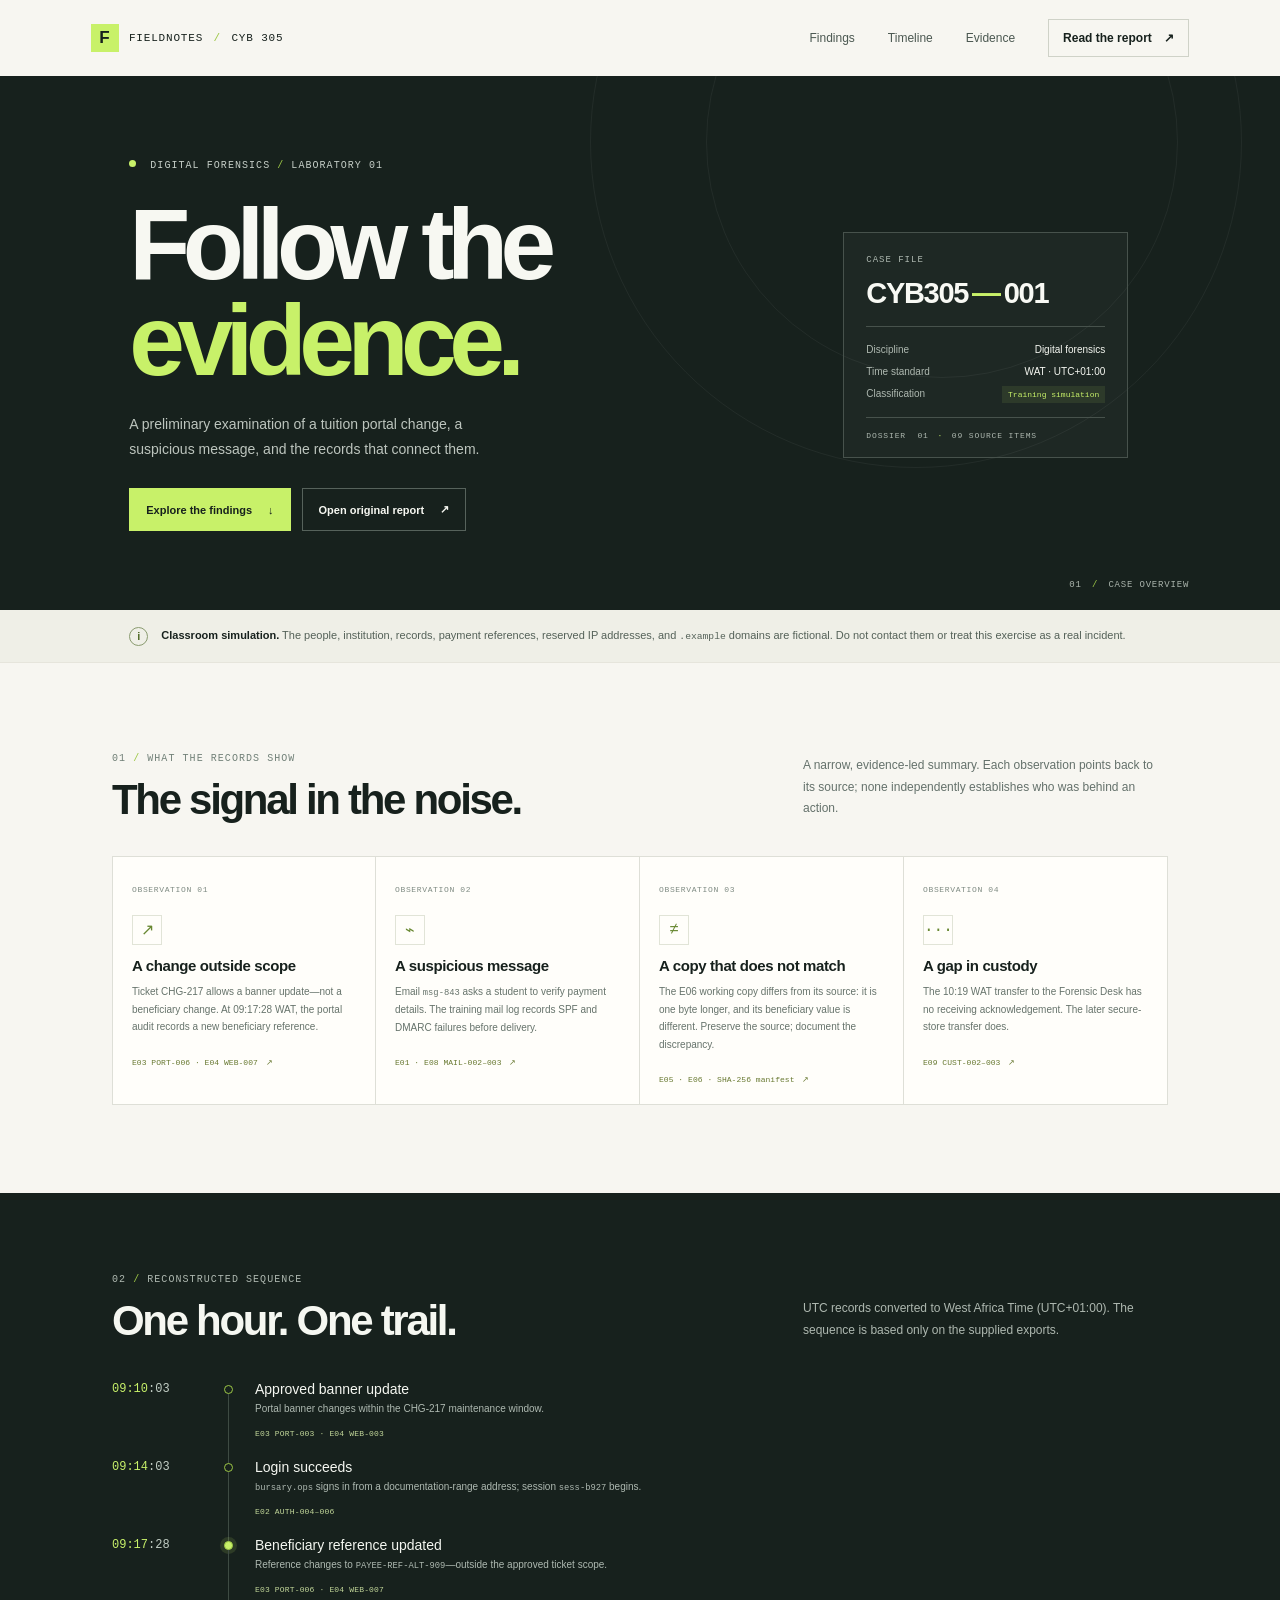
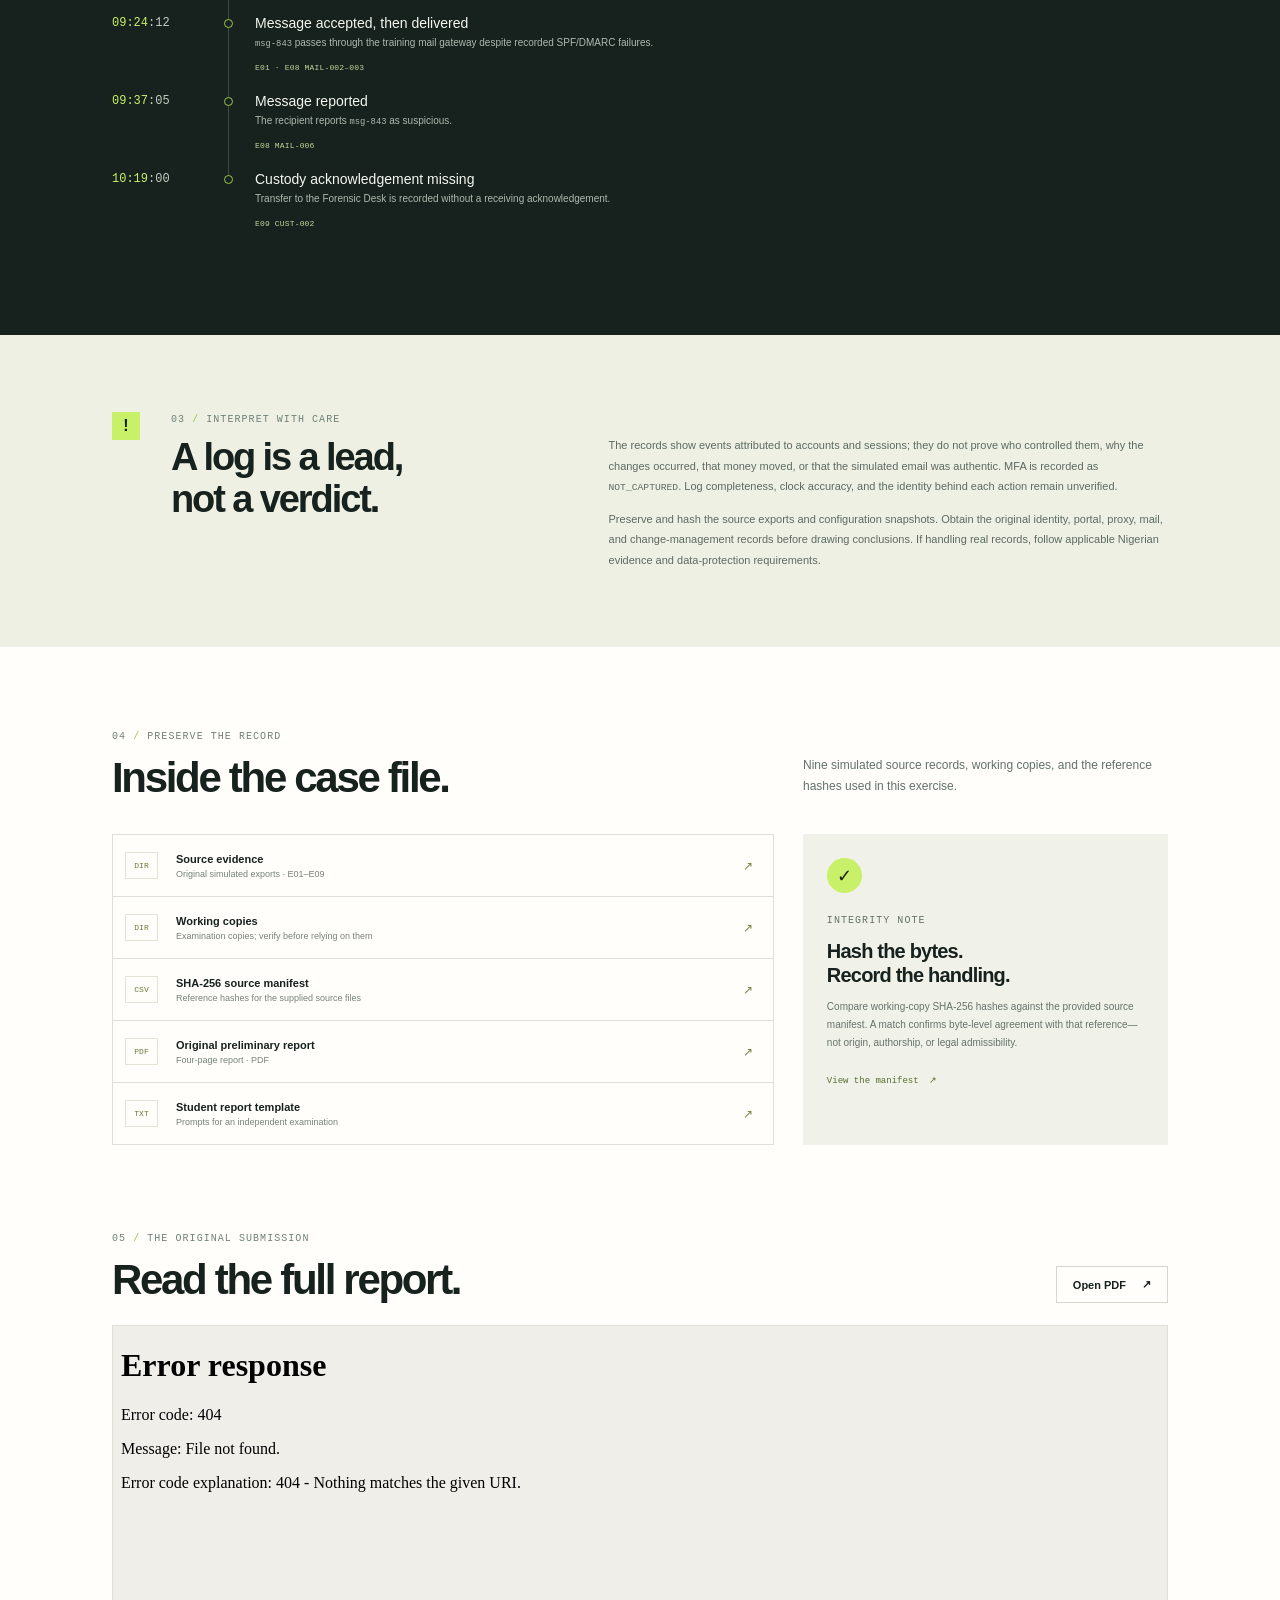
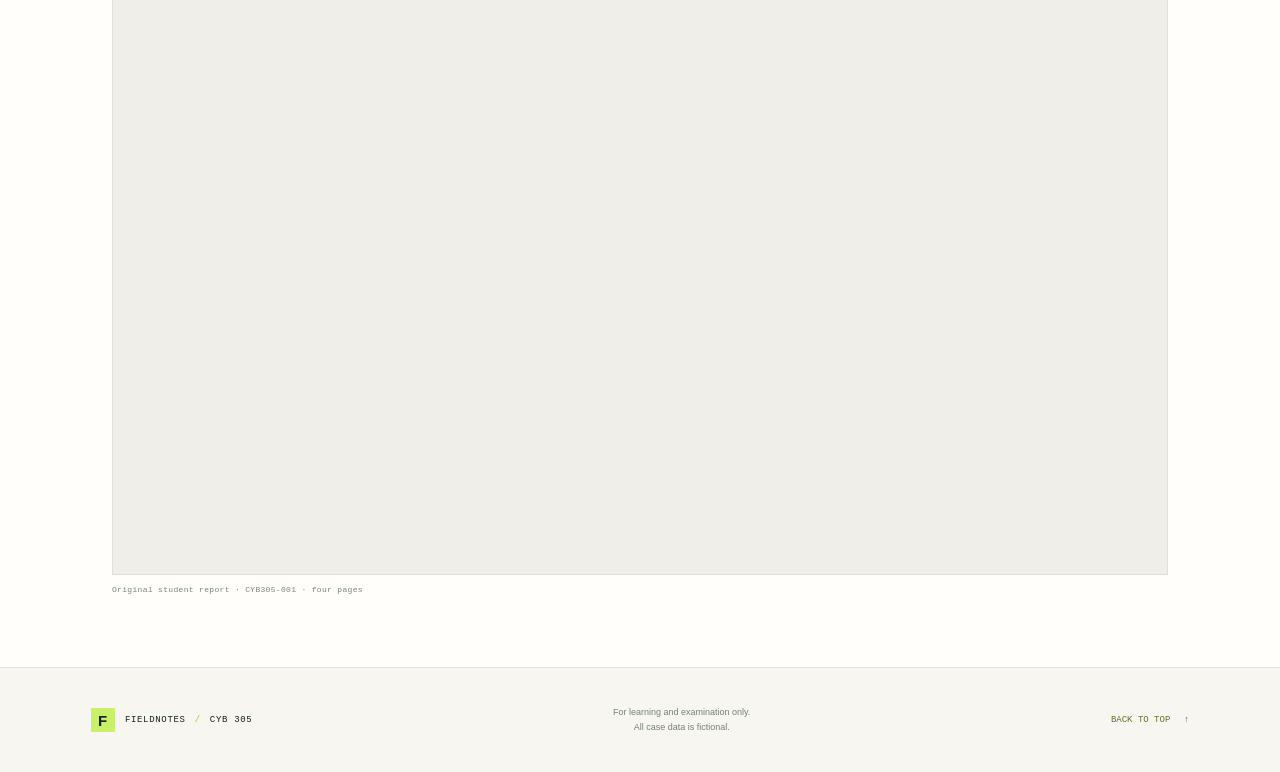
==== index.html @ 17957802 "Add report-led case study site and Pages deployment" ====
<!doctype html>
<html lang="en">
  <head>
    <meta charset="utf-8">
    <meta name="viewport" content="width=device-width, initial-scale=1">
    <meta name="theme-color" content="#111a17">
    <meta name="description" content="A fictional digital forensics training case study covering evidence integrity, payment portal activity, and a suspicious email.">
    <title>Case CYB305-001 — Digital Forensics Lab</title>
    <link rel="stylesheet" href="styles.css">
  </head>
  <body>
    <a class="skip-link" href="#main">Skip to case report</a>
    <header class="site-header">
      <a class="brand" href="#top" aria-label="CYB 305 case home">
        <span class="brand-mark" aria-hidden="true">F</span>
        <span>FIELDNOTES <span class="brand-divider">/</span> CYB 305</span>
      </a>
      <nav class="site-nav" aria-label="Main navigation">
        <a href="#findings">Findings</a>
        <a href="#timeline">Timeline</a>
        <a href="#evidence">Evidence</a>
        <a class="nav-cta" href="#report">Read the report <span aria-hidden="true">↗</span></a>
      </nav>
    </header>

    <main id="main">
      <section class="hero" id="top" aria-labelledby="case-title">
        <div class="hero-copy">
          <p class="eyebrow"><span class="status-dot" aria-hidden="true"></span> DIGITAL FORENSICS <span class="eyebrow-slash">/</span> LABORATORY 01</p>
          <h1 id="case-title">Follow the<br><span class="highlight">evidence.</span></h1>
          <p class="hero-description">A preliminary examination of a tuition portal change, a suspicious message, and the records that connect them.</p>
          <div class="hero-actions">
            <a class="button button-primary" href="#findings">Explore the findings <span aria-hidden="true">↓</span></a>
            <a class="button button-secondary" href="COLLECTED%20%20EVIDENCE/01_Report/CYB305-001%20Student%20Preliminary%20Forensic%20Report%20(1).pdf">Open original report <span aria-hidden="true">↗</span></a>
          </div>
        </div>
        <aside class="case-stamp" aria-label="Case details">
          <p class="stamp-label">CASE FILE</p>
          <p class="stamp-number">CYB305<span>—</span>001</p>
          <span class="stamp-rule"></span>
          <dl>
            <div><dt>Discipline</dt><dd>Digital forensics</dd></div>
            <div><dt>Time standard</dt><dd>WAT · UTC+01:00</dd></div>
            <div><dt>Classification</dt><dd><span class="tag">Training simulation</span></dd></div>
          </dl>
          <p class="stamp-index">DOSSIER&nbsp; 01 <span>·</span> 09 SOURCE ITEMS</p>
        </aside>
        <div class="hero-index" aria-hidden="true">01 <span>/</span> CASE OVERVIEW</div>
      </section>

      <section class="notice" aria-label="Simulation notice">
        <span class="notice-icon" aria-hidden="true">i</span>
        <p><strong>Classroom simulation.</strong> The people, institution, records, payment references, reserved IP addresses, and <code>.example</code> domains are fictional. Do not contact them or treat this exercise as a real incident.</p>
      </section>

      <section class="section findings-section" id="findings" aria-labelledby="findings-title">
        <div class="section-heading">
          <div><p class="eyebrow">01 <span>/</span> WHAT THE RECORDS SHOW</p><h2 id="findings-title">The signal in the noise.</h2></div>
          <p class="section-intro">A narrow, evidence-led summary. Each observation points back to its source; none independently establishes who was behind an action.</p>
        </div>
        <div class="finding-grid">
          <article class="finding-card">
            <span class="card-index">OBSERVATION 01</span>
            <span class="card-icon" aria-hidden="true">↗</span>
            <h3>A change outside scope</h3>
            <p>Ticket CHG-217 allows a banner update—not a beneficiary change. At 09:17:28 WAT, the portal audit records a new beneficiary reference.</p>
            <a class="source-link" href="#evidence">E03 PORT-006 · E04 WEB-007 <span aria-hidden="true">↗</span></a>
          </article>
          <article class="finding-card">
            <span class="card-index">OBSERVATION 02</span>
            <span class="card-icon" aria-hidden="true">⌁</span>
            <h3>A suspicious message</h3>
            <p>Email <code>msg-843</code> asks a student to verify payment details. The training mail log records SPF and DMARC failures before delivery.</p>
            <a class="source-link" href="#evidence">E01 · E08 MAIL-002–003 <span aria-hidden="true">↗</span></a>
          </article>
          <article class="finding-card">
            <span class="card-index">OBSERVATION 03</span>
            <span class="card-icon" aria-hidden="true">≠</span>
            <h3>A copy that does not match</h3>
            <p>The E06 working copy differs from its source: it is one byte longer, and its beneficiary value is different. Preserve the source; document the discrepancy.</p>
            <a class="source-link" href="#evidence">E05 · E06 · SHA-256 manifest <span aria-hidden="true">↗</span></a>
          </article>
          <article class="finding-card">
            <span class="card-index">OBSERVATION 04</span>
            <span class="card-icon" aria-hidden="true">···</span>
            <h3>A gap in custody</h3>
            <p>The 10:19 WAT transfer to the Forensic Desk has no receiving acknowledgement. The later secure-store transfer does.</p>
            <a class="source-link" href="#evidence">E09 CUST-002–003 <span aria-hidden="true">↗</span></a>
          </article>
        </div>
      </section>

      <section class="timeline-section" id="timeline" aria-labelledby="timeline-title">
        <div class="section timeline-inner">
          <div class="section-heading timeline-heading">
            <div><p class="eyebrow">02 <span>/</span> RECONSTRUCTED SEQUENCE</p><h2 id="timeline-title">One hour. One trail.</h2></div>
            <p class="section-intro">UTC records converted to West Africa Time (UTC+01:00). The sequence is based only on the supplied exports.</p>
          </div>
          <ol class="timeline">
            <li><time datetime="2026-10-12T09:10:03+01:00">09:10<span>:03</span></time><span class="timeline-marker" aria-hidden="true"></span><div><h3>Approved banner update</h3><p>Portal banner changes within the CHG-217 maintenance window.</p><span class="event-ref">E03 PORT-003 · E04 WEB-003</span></div></li>
            <li><time datetime="2026-10-12T09:14:03+01:00">09:14<span>:03</span></time><span class="timeline-marker" aria-hidden="true"></span><div><h3>Login succeeds</h3><p><code>bursary.ops</code> signs in from a documentation-range address; session <code>sess-b927</code> begins.</p><span class="event-ref">E02 AUTH-004–006</span></div></li>
            <li class="timeline-alert"><time datetime="2026-10-12T09:17:28+01:00">09:17<span>:28</span></time><span class="timeline-marker" aria-hidden="true"></span><div><h3>Beneficiary reference updated</h3><p>Reference changes to <code>PAYEE-REF-ALT-909</code>—outside the approved ticket scope.</p><span class="event-ref">E03 PORT-006 · E04 WEB-007</span></div></li>
            <li><time datetime="2026-10-12T09:24:12+01:00">09:24<span>:12</span></time><span class="timeline-marker" aria-hidden="true"></span><div><h3>Message accepted, then delivered</h3><p><code>msg-843</code> passes through the training mail gateway despite recorded SPF/DMARC failures.</p><span class="event-ref">E01 · E08 MAIL-002–003</span></div></li>
            <li><time datetime="2026-10-12T09:37:05+01:00">09:37<span>:05</span></time><span class="timeline-marker" aria-hidden="true"></span><div><h3>Message reported</h3><p>The recipient reports <code>msg-843</code> as suspicious.</p><span class="event-ref">E08 MAIL-006</span></div></li>
            <li><time datetime="2026-10-12T10:19:00+01:00">10:19<span>:00</span></time><span class="timeline-marker" aria-hidden="true"></span><div><h3>Custody acknowledgement missing</h3><p>Transfer to the Forensic Desk is recorded without a receiving acknowledgement.</p><span class="event-ref">E09 CUST-002</span></div></li>
          </ol>
        </div>
      </section>

      <section class="section limits-section" aria-labelledby="limits-title">
        <div class="limits-mark" aria-hidden="true">!</div>
        <div><p class="eyebrow">03 <span>/</span> INTERPRET WITH CARE</p><h2 id="limits-title">A log is a lead,<br>not a verdict.</h2></div>
        <div class="limits-copy">
          <p>The records show events attributed to accounts and sessions; they do not prove who controlled them, why the changes occurred, that money moved, or that the simulated email was authentic. MFA is recorded as <code>NOT_CAPTURED</code>. Log completeness, clock accuracy, and the identity behind each action remain unverified.</p>
          <p>Preserve and hash the source exports and configuration snapshots. Obtain the original identity, portal, proxy, mail, and change-management records before drawing conclusions. If handling real records, follow applicable Nigerian evidence and data-protection requirements.</p>
        </div>
      </section>

      <section class="evidence-section" id="evidence" aria-labelledby="evidence-title">
        <div class="section evidence-inner">
          <div class="section-heading">
            <div><p class="eyebrow">04 <span>/</span> PRESERVE THE RECORD</p><h2 id="evidence-title">Inside the case file.</h2></div>
            <p class="section-intro">Nine simulated source records, working copies, and the reference hashes used in this exercise.</p>
          </div>
          <div class="evidence-layout">
            <div class="evidence-list">
              <a href="evidence.html#source" class="evidence-row"><span class="file-type">DIR</span><span><strong>Source evidence</strong><small>Original simulated exports · E01–E09</small></span><span class="row-arrow" aria-hidden="true">↗</span></a>
              <a href="evidence.html#copies" class="evidence-row"><span class="file-type">DIR</span><span><strong>Working copies</strong><small>Examination copies; verify before relying on them</small></span><span class="row-arrow" aria-hidden="true">↗</span></a>
              <a href="SHA256_SOURCE_MANIFEST.csv" class="evidence-row"><span class="file-type">CSV</span><span><strong>SHA-256 source manifest</strong><small>Reference hashes for the supplied source files</small></span><span class="row-arrow" aria-hidden="true">↗</span></a>
              <a href="COLLECTED%20%20EVIDENCE/01_Report/CYB305-001%20Student%20Preliminary%20Forensic%20Report%20(1).pdf" class="evidence-row"><span class="file-type">PDF</span><span><strong>Original preliminary report</strong><small>Four-page report · PDF</small></span><span class="row-arrow" aria-hidden="true">↗</span></a>
              <a href="STUDENT_REPORT_TEMPLATE.txt" class="evidence-row"><span class="file-type">TXT</span><span><strong>Student report template</strong><small>Prompts for an independent examination</small></span><span class="row-arrow" aria-hidden="true">↗</span></a>
            </div>
            <aside class="integrity-card">
              <span class="integrity-emblem" aria-hidden="true">✓</span>
              <p class="eyebrow">INTEGRITY NOTE</p>
              <h3>Hash the bytes.<br>Record the handling.</h3>
              <p>Compare working-copy SHA-256 hashes against the provided source manifest. A match confirms byte-level agreement with that reference—not origin, authorship, or legal admissibility.</p>
              <a href="SHA256_SOURCE_MANIFEST.csv">View the manifest <span aria-hidden="true">↗</span></a>
            </aside>
          </div>
        </div>
      </section>

      <section class="report-section" id="report" aria-labelledby="report-title">
        <div class="section report-inner">
          <div class="section-heading report-heading">
            <div><p class="eyebrow">05 <span>/</span> THE ORIGINAL SUBMISSION</p><h2 id="report-title">Read the full report.</h2></div>
            <a class="button button-dark" href="COLLECTED%20%20EVIDENCE/01_Report/CYB305-001%20Student%20Preliminary%20Forensic%20Report%20(1).pdf" target="_blank" rel="noopener">Open PDF <span aria-hidden="true">↗</span></a>
          </div>
          <div class="report-frame">
            <iframe title="Original CYB305-001 student preliminary forensic report" src="COLLECTED%20%20EVIDENCE/01_Report/CYB305-001%20Student%20Preliminary%20Forensic%20Report%20(1).pdf#view=FitH">
              <p>Your browser does not support embedded PDFs. <a href="COLLECTED%20%20EVIDENCE/01_Report/CYB305-001%20Student%20Preliminary%20Forensic%20Report%20(1).pdf">Open the report PDF</a>.</p>
            </iframe>
          </div>
          <p class="report-caption">Original student report · CYB305-001 · four pages</p>
        </div>
      </section>
    </main>

    <footer class="site-footer">
      <a class="brand footer-brand" href="#top"><span class="brand-mark" aria-hidden="true">F</span><span>FIELDNOTES <span class="brand-divider">/</span> CYB 305</span></a>
      <p>For learning and examination only.<br>All case data is fictional.</p>
      <a class="back-to-top" href="#top">BACK TO TOP <span aria-hidden="true">↑</span></a>
    </footer>
  </body>
</html>
---- styles.css ----
:root {
  color-scheme: light;
  --ink: #17211d;
  --muted: #64716b;
  --paper: #f7f6f1;
  --white: #fffefa;
  --green: #c8f169;
  --green-dark: #9dc746;
  --line: #dedfd7;
  --mono: "DM Mono", "Courier New", monospace;
  --sans: "DM Sans", "Segoe UI", sans-serif;
  --display: "Space Grotesk", "Segoe UI", sans-serif;
  font-family: var(--sans);
  scroll-behavior: smooth;
}

* { box-sizing: border-box; }
body { margin: 0; color: var(--ink); background: var(--paper); }
a { color: inherit; }
code { font-family: var(--mono); font-size: .88em; }
.skip-link { position: absolute; z-index: 20; top: -4rem; left: 1rem; padding: .8rem 1rem; color: var(--ink); background: var(--green); }
.skip-link:focus { top: 1rem; }
.site-header { height: 76px; padding: 0 7.1%; display: flex; align-items: center; justify-content: space-between; background: var(--paper); }
.brand { display: inline-flex; gap: 10px; align-items: center; color: var(--ink); font-family: var(--mono); font-size: 11px; font-weight: 500; letter-spacing: .075em; text-decoration: none; }
.brand-mark { width: 28px; height: 28px; display: grid; place-items: center; background: var(--green); font-family: var(--display); font-size: 17px; font-weight: 700; }
.brand-divider { padding: 0 3px; color: #97a39c; }
.site-nav { display: flex; align-items: center; gap: 33px; }
.site-nav a { color: #4b5851; font-size: 12px; text-decoration: none; }
.site-nav a:hover, .source-link:hover, .evidence-row:hover strong { color: #71922b; }
.site-nav .nav-cta { padding: 11px 14px; border: 1px solid #cfd2c8; color: var(--ink); font-weight: 600; }
.nav-cta span { padding-left: 9px; }

.hero { position: relative; min-height: 480px; padding: 82px 10.1% 79px; display: flex; justify-content: space-between; align-items: center; overflow: hidden; color: #f7f8f2; background: var(--ink); }
.hero::before { position: absolute; top: -260px; right: 3%; width: 650px; height: 650px; border: 1px solid rgb(255 255 255 / 5%); border-radius: 50%; content: ""; }
.hero::after { position: absolute; top: -170px; right: 8%; width: 470px; height: 470px; border: 1px solid rgb(255 255 255 / 5%); border-radius: 50%; content: ""; }
.hero-copy, .case-stamp { position: relative; z-index: 1; }
.hero-copy { max-width: 550px; }
.eyebrow { margin: 0; color: var(--muted); font-family: var(--mono); font-size: 10px; line-height: 1.6; letter-spacing: .105em; }
.hero .eyebrow { color: #c5cec7; }
.eyebrow-slash, .section-heading .eyebrow span, .limits-section .eyebrow span, .brand-divider { color: var(--green-dark); }
.status-dot { width: 7px; height: 7px; margin-right: 7px; display: inline-block; border-radius: 50%; background: var(--green); vertical-align: 1px; }
h1, h2, h3, p { margin-top: 0; }
.hero h1 { margin: 22px 0 15px; font-family: var(--display); font-size: clamp(62px, 8.3vw, 100px); font-weight: 600; line-height: .96; letter-spacing: -.075em; }
.highlight { color: var(--green); }
.hero-description { max-width: 390px; margin: 24px 0 26px; color: #bdc5be; font-size: 14px; line-height: 1.8; }
.hero-actions { display: flex; flex-wrap: wrap; gap: 11px; }
.button { min-height: 43px; padding: 0 16px; display: inline-flex; align-items: center; justify-content: center; gap: 16px; border: 1px solid transparent; font-size: 11px; font-weight: 600; text-decoration: none; transition: background .2s, color .2s, border-color .2s; }
.button-primary { color: var(--ink); background: var(--green); }
.button-primary:hover { background: #d7fa91; }
.button-secondary { border-color: #56625b; color: #f7f8f2; }
.button-secondary:hover { border-color: var(--green); color: var(--green); }
.case-stamp { width: 285px; margin: 0 2.2% 0 30px; padding: 22px 22px 17px; border: 1px solid #47524c; background: rgb(255 255 255 / 3%); }
.stamp-label, .stamp-index { margin: 0; color: #aeb8b0; font-family: var(--mono); font-size: 9px; letter-spacing: .11em; }
.stamp-number { margin: 12px 0 16px; color: #f8f9f4; font-family: var(--display); font-size: 29px; font-weight: 600; letter-spacing: -.045em; }
.stamp-number span { padding: 0 4px; color: var(--green); }
.stamp-rule { height: 1px; margin-bottom: 17px; display: block; background: #47524c; }
.case-stamp dl { margin: 0 0 18px; }
.case-stamp dl div { margin: 11px 0; display: flex; justify-content: space-between; gap: 8px; }
.case-stamp dt { color: #aeb8b0; font-size: 10px; }
.case-stamp dd { margin: 0; color: #f5f7f1; font-size: 10px; text-align: right; }
.tag { padding: 4px 6px; color: var(--green); background: rgb(200 241 105 / 9%); font-family: var(--mono); font-size: 8px; }
.stamp-index { padding-top: 13px; border-top: 1px solid #47524c; font-size: 8px; }
.stamp-index span { padding: 0 3px; color: var(--green); }
.hero-index { position: absolute; right: 7.1%; bottom: 20px; color: #aab4ac; font-family: var(--mono); font-size: 9px; letter-spacing: .09em; }
.hero-index span { padding: 0 4px; color: var(--green-dark); }

.notice { padding: 16px 10.1%; display: flex; align-items: center; gap: 13px; border-bottom: 1px solid #e6e5dc; background: #efefe7; }
.notice-icon { width: 19px; height: 19px; flex: 0 0 19px; display: grid; place-items: center; border: 1px solid #8a9b70; border-radius: 50%; color: #536d2a; font-family: var(--display); font-size: 11px; font-weight: 600; }
.notice p { margin: 0; color: #546158; font-size: 11px; line-height: 1.7; }
.notice strong { color: var(--ink); }

.section { max-width: 1120px; margin: 0 auto; padding: 88px 32px; }
.section-heading { margin-bottom: 33px; display: flex; align-items: end; justify-content: space-between; gap: 36px; }
.section-heading .eyebrow, .limits-section .eyebrow, .report-heading .eyebrow { color: #718078; }
.section-heading h2, .limits-section h2 { margin: 10px 0 0; font-family: var(--display); font-size: clamp(30px, 4vw, 42px); font-weight: 600; line-height: 1.1; letter-spacing: -.055em; }
.section-intro { max-width: 365px; margin: 0 0 3px; color: var(--muted); font-size: 12px; line-height: 1.8; }
.finding-grid { display: grid; grid-template-columns: repeat(4, minmax(0, 1fr)); border-top: 1px solid var(--line); border-bottom: 1px solid var(--line); }
.finding-card { min-height: 225px; padding: 21px 19px 18px; position: relative; border-right: 1px solid var(--line); background: var(--white); }
.finding-card:first-child { border-left: 1px solid var(--line); }
.card-index { color: #7e8a82; font-family: var(--mono); font-size: 8px; letter-spacing: .08em; }
.card-icon { width: 30px; height: 30px; margin: 19px 0 12px; display: grid; place-items: center; border: 1px solid #e1e4d7; color: #688832; font-family: var(--mono); font-size: 16px; }
.finding-card h3 { margin: 0 0 9px; font-family: var(--display); font-size: 15px; font-weight: 600; letter-spacing: -.025em; }
.finding-card p { margin: 0 0 15px; color: #66736b; font-size: 10px; line-height: 1.75; }
.source-link { color: #677830; font-family: var(--mono); font-size: 8px; letter-spacing: .005em; text-decoration: none; }
.source-link span { padding-left: 3px; }

.timeline-section { color: #f5f7f1; background: var(--ink); }
.timeline-inner { padding-top: 79px; padding-bottom: 86px; }
.timeline-heading .eyebrow { color: #aeb8b0; }
.timeline-heading .section-intro { color: #aeb8b0; }
.timeline-heading h2 { color: #f5f7f1; }
.timeline { margin: 0; padding: 4px 0 0; list-style: none; }
.timeline li { min-height: 78px; display: grid; grid-template-columns: 90px 17px 1fr; gap: 18px; }
.timeline time { padding-top: 1px; color: var(--green); font-family: var(--mono); font-size: 12px; }
.timeline time span { color: #c2cec5; }
.timeline-marker { width: 9px; height: 9px; margin: 4px; position: relative; border: 1px solid var(--green-dark); border-radius: 50%; background: var(--ink); }
.timeline li:not(:last-child) .timeline-marker::after { width: 1px; height: 71px; position: absolute; top: 8px; left: 3px; background: #3e4b43; content: ""; }
.timeline-alert .timeline-marker { background: var(--green); box-shadow: 0 0 0 4px rgb(200 241 105 / 12%); }
.timeline h3 { margin: 0 0 4px; color: #f5f7f1; font-family: var(--display); font-size: 14px; font-weight: 500; }
.timeline p { margin: 0 0 4px; color: #aeb9b1; font-size: 10px; line-height: 1.65; }
.event-ref { color: #c3d89a; font-family: var(--mono); font-size: 8px; letter-spacing: .02em; }

.limits-section { max-width: none; padding: 77px max(7.1%, calc((100% - 1056px) / 2)); display: grid; grid-template-columns: 35px minmax(230px, .85fr) minmax(310px, 1.15fr); align-items: start; gap: 24px; background: #edf0e3; }
.limits-mark { width: 28px; height: 28px; display: grid; place-items: center; background: var(--green); font-family: var(--display); font-size: 16px; font-weight: 700; }
.limits-section h2 { margin-top: 9px; font-size: clamp(28px, 3.6vw, 38px); }
.limits-copy { padding-top: 23px; }
.limits-copy p { margin-bottom: 12px; color: #5e6a62; font-size: 11px; line-height: 1.85; }
.limits-copy p:last-child { margin-bottom: 0; }

.evidence-section { background: var(--white); }
.evidence-inner { padding-top: 82px; padding-bottom: 86px; }
.evidence-layout { display: grid; grid-template-columns: 1.45fr .8fr; align-items: stretch; gap: 29px; }
.evidence-list { border-top: 1px solid var(--line); }
.evidence-row { min-height: 62px; padding: 10px 12px; display: grid; grid-template-columns: 39px 1fr 18px; align-items: center; gap: 12px; border: 1px solid var(--line); border-top: 0; color: inherit; text-decoration: none; transition: background .18s; }
.evidence-row:hover { background: var(--paper); }
.file-type { width: 33px; height: 27px; display: grid; place-items: center; border: 1px solid #e1e4d7; color: #667a3c; font-family: var(--mono); font-size: 8px; }
.evidence-row strong, .evidence-row small { display: block; }
.evidence-row strong { margin-bottom: 4px; font-family: var(--display); font-size: 11px; font-weight: 600; }
.evidence-row small { color: #77827a; font-size: 9px; }
.row-arrow { color: #798443; font-size: 12px; }
.integrity-card { padding: 24px; background: #f0f1e9; }
.integrity-emblem { width: 35px; height: 35px; margin-bottom: 20px; display: grid; place-items: center; border-radius: 50%; color: var(--ink); background: var(--green); font-size: 18px; }
.integrity-card .eyebrow { margin-bottom: 10px; color: #687365; }
.integrity-card h3 { margin: 0 0 11px; font-family: var(--display); font-size: 20px; font-weight: 600; line-height: 1.2; letter-spacing: -.04em; }
.integrity-card p:not(.eyebrow) { margin: 0 0 17px; color: #66736b; font-size: 10px; line-height: 1.8; }
.integrity-card > a { color: #596e2f; font-family: var(--mono); font-size: 9px; text-decoration: none; }
.integrity-card > a span { padding-left: 5px; }

.report-section { padding: 0 0 73px; background: var(--white); }
.report-inner { padding-top: 0; padding-bottom: 0; }
.report-heading { margin-bottom: 22px; }
.button-dark { min-height: 37px; border-color: #d5d9cd; color: var(--ink); background: var(--white); }
.button-dark:hover { border-color: var(--ink); }
.report-frame { height: min(78vw, 850px); min-height: 440px; border: 1px solid var(--line); background: #efeee9; }
.report-frame iframe { width: 100%; height: 100%; border: 0; }
.report-caption { margin: 10px 0 0; color: #7a857e; font-family: var(--mono); font-size: 8px; letter-spacing: .04em; }

.site-footer { min-height: 105px; padding: 24px 7.1%; display: flex; align-items: center; justify-content: space-between; gap: 20px; border-top: 1px solid #e3e3da; background: var(--paper); }
.footer-brand { font-size: 9px; }
.footer-brand .brand-mark { width: 24px; height: 24px; font-size: 15px; }
.site-footer > p { margin: 0; color: #768178; font-size: 9px; line-height: 1.7; text-align: center; }
.back-to-top { color: #61712e; font-family: var(--mono); font-size: 9px; text-decoration: none; }
.back-to-top span { padding-left: 8px; }

.evidence-page-hero { color: #f5f7f1; background: var(--ink); }
.evidence-page-hero .section { padding-top: 68px; padding-bottom: 64px; }
.evidence-page-hero .eyebrow { color: #aeb8b0; }
.evidence-page-hero .eyebrow a { color: var(--green); text-decoration: none; }
.evidence-page-hero h1 { margin: 20px 0 12px; font-family: var(--display); font-size: clamp(38px, 6vw, 58px); font-weight: 600; letter-spacing: -.06em; }
.evidence-page-hero .section > p:not(.eyebrow) { max-width: 590px; margin-bottom: 0; color: #bdc5be; font-size: 13px; line-height: 1.8; }
.evidence-page-notice { margin-top: 24px; padding: 12px 14px; border-left: 2px solid var(--green); color: #bdc5be; background: rgb(255 255 255 / 4%); font-size: 10px; line-height: 1.7; }
.evidence-page-notice strong { color: #f5f7f1; }
.evidence-index-grid { display: grid; grid-template-columns: repeat(2, minmax(0, 1fr)); align-items: start; gap: 42px; }
.evidence-index-grid h2 { margin: 8px 0 20px; font-family: var(--display); font-size: 26px; letter-spacing: -.045em; }
.file-list { margin: 0; padding: 0; border-top: 1px solid var(--line); list-style: none; }
.file-list li { min-height: 57px; display: grid; grid-template-columns: 35px minmax(0, 1fr) 34px; align-items: center; gap: 9px; border-bottom: 1px solid var(--line); }
.file-list li > span:first-child { color: #718078; font-family: var(--mono); font-size: 9px; }
.file-list a { padding: 9px 0; font-family: var(--display); font-size: 11px; font-weight: 600; text-decoration: none; }
.file-list a:hover { color: #71922b; }
.file-list small { margin-top: 3px; display: block; color: #77827a; font-family: var(--sans); font-size: 9px; font-weight: 400; }
.file-ext { color: #718078; font-family: var(--mono); font-size: 8px; text-align: right; }
.manifest-link { margin-top: 17px; display: inline-block; color: #596e2f; font-family: var(--mono); font-size: 9px; text-decoration: none; }
.manifest-link span { padding-left: 5px; }

@media (min-width: 1300px) {
  .hero { padding-right: calc((100% - 1038px) / 2); padding-left: calc((100% - 1038px) / 2); }
}
@media (max-width: 800px) {
  .site-header { height: auto; min-height: 67px; padding: 12px 5%; }
  .site-nav { gap: 17px; }
  .site-nav a { font-size: 10px; }
  .hero { min-height: 440px; padding: 63px 7%; }
  .case-stamp { width: 255px; margin-right: 0; }
  .notice { padding-right: 7%; padding-left: 7%; }
  .section { padding-right: 7%; padding-left: 7%; }
  .finding-grid { grid-template-columns: repeat(2, minmax(0, 1fr)); }
  .finding-card:nth-child(3) { border-left: 1px solid var(--line); }
  .finding-card:nth-child(n+3) { border-top: 1px solid var(--line); }
  .limits-section { padding-right: 7%; padding-left: 7%; }
  .evidence-layout { grid-template-columns: 1fr .8fr; gap: 18px; }
  .evidence-index-grid { gap: 25px; }
  .site-footer { padding-right: 5%; padding-left: 5%; }
}
@media (max-width: 580px) {
  .site-header { align-items: flex-start; flex-direction: column; gap: 13px; }
  .site-nav { width: 100%; justify-content: space-between; gap: 8px; }
  .site-nav .nav-cta { padding: 8px; }
  .hero { padding: 50px 7% 56px; align-items: stretch; flex-direction: column; gap: 35px; }
  .hero h1 { font-size: clamp(62px, 16vw, 86px); }
  .hero-description { max-width: 340px; font-size: 13px; }
  .case-stamp { width: min(100%, 340px); margin: 0; }
  .hero-index { right: 7%; bottom: 15px; }
  .notice { align-items: flex-start; }
  .section { padding-top: 63px; padding-bottom: 65px; }
  .section-heading { align-items: flex-start; flex-direction: column; gap: 13px; }
  .section-intro { max-width: 100%; }
  .finding-grid { grid-template-columns: 1fr; }
  .finding-card { min-height: auto; padding: 19px; border-right: 1px solid var(--line); border-left: 1px solid var(--line); }
  .finding-card + .finding-card { border-top: 1px solid var(--line); }
  .finding-card:nth-child(3) { border-left: 1px solid var(--line); }
  .finding-card p { max-width: 390px; font-size: 11px; }
  .timeline li { grid-template-columns: 69px 13px 1fr; gap: 11px; }
  .timeline time { font-size: 11px; }
  .timeline p { font-size: 10px; }
  .limits-section { grid-template-columns: 30px 1fr; gap: 15px; }
  .limits-copy { grid-column: 2; padding-top: 0; }
  .evidence-layout { grid-template-columns: 1fr; }
  .evidence-index-grid { grid-template-columns: 1fr; gap: 45px; }
  .report-frame { height: 72vh; min-height: 390px; }
  .site-footer { align-items: flex-start; flex-wrap: wrap; }
  .site-footer > p { order: 3; width: 100%; text-align: left; }
}
@media (prefers-reduced-motion: reduce) {
  :root { scroll-behavior: auto; }
  *, *::before, *::after { transition-duration: .01ms !important; }
}
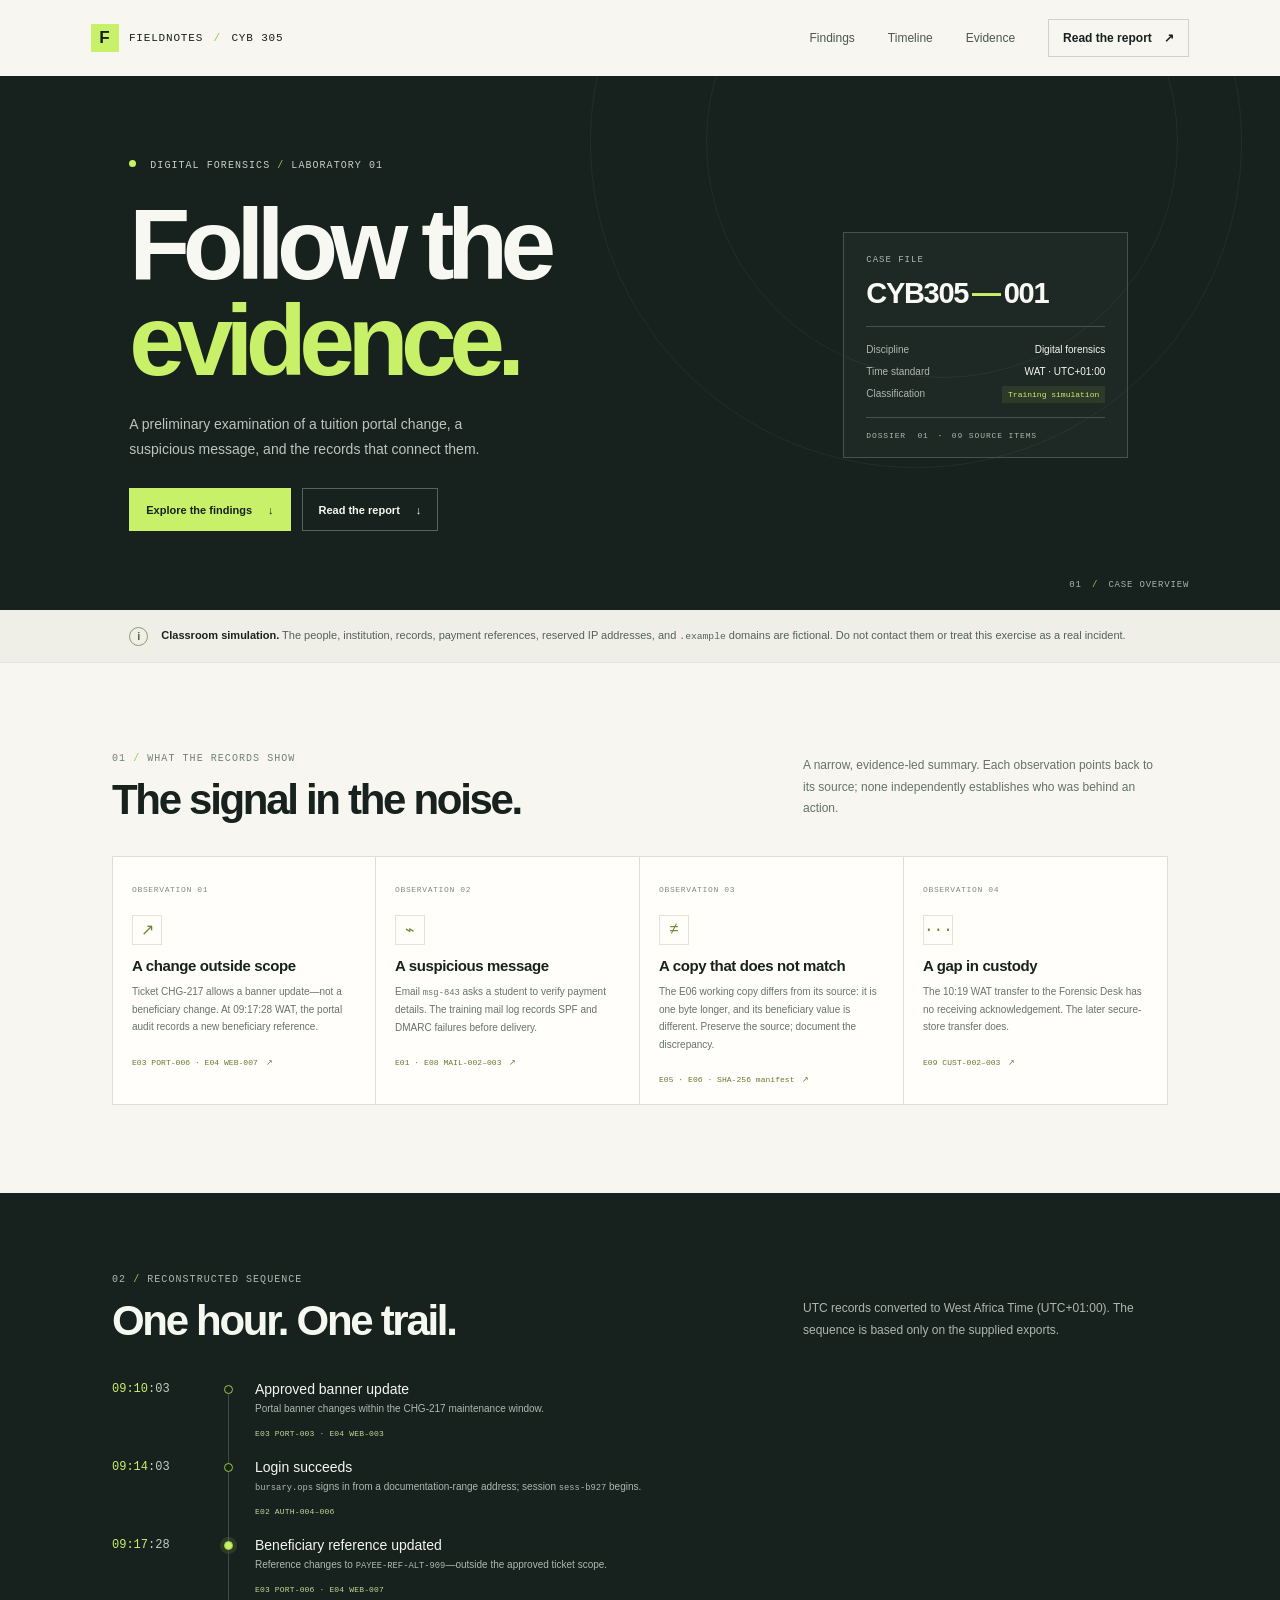
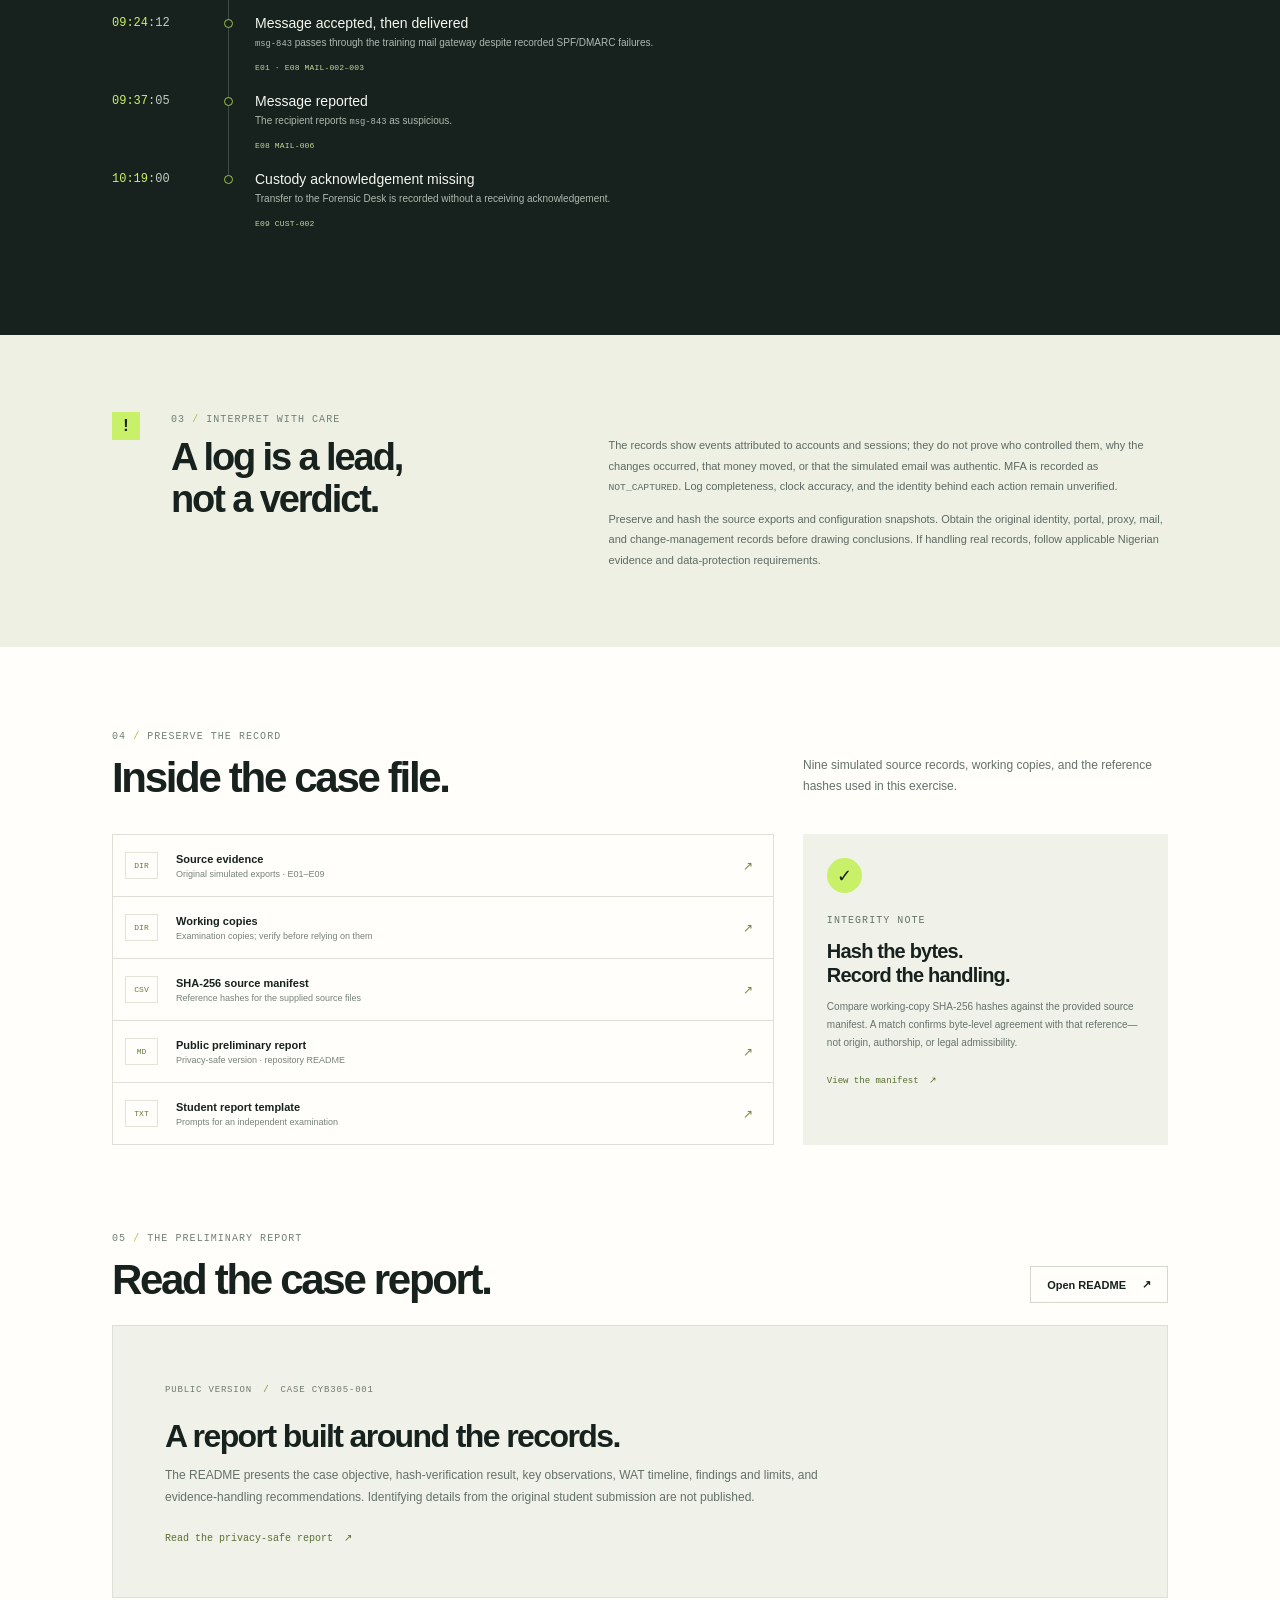
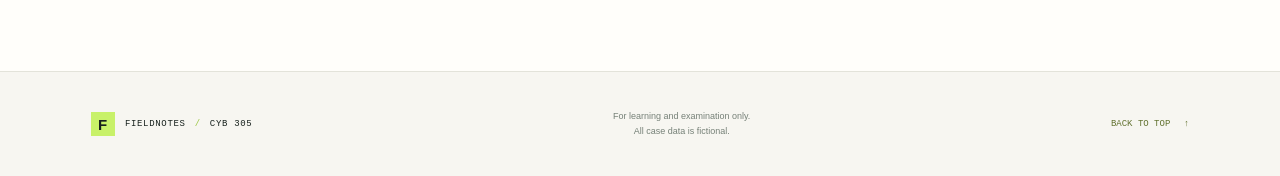
==== commit 7e102265: "Publish privacy-safe report version" ====
--- a/index.html
+++ b/index.html
@@ -31,7 +31,7 @@
           <p class="hero-description">A preliminary examination of a tuition portal change, a suspicious message, and the records that connect them.</p>
           <div class="hero-actions">
             <a class="button button-primary" href="#findings">Explore the findings <span aria-hidden="true">↓</span></a>
-            <a class="button button-secondary" href="COLLECTED%20%20EVIDENCE/01_Report/CYB305-001%20Student%20Preliminary%20Forensic%20Report%20(1).pdf">Open original report <span aria-hidden="true">↗</span></a>
+            <a class="button button-secondary" href="#report">Read the report <span aria-hidden="true">↓</span></a>
           </div>
         </div>
         <aside class="case-stamp" aria-label="Case details">
@@ -127,7 +127,7 @@
               <a href="evidence.html#source" class="evidence-row"><span class="file-type">DIR</span><span><strong>Source evidence</strong><small>Original simulated exports · E01–E09</small></span><span class="row-arrow" aria-hidden="true">↗</span></a>
               <a href="evidence.html#copies" class="evidence-row"><span class="file-type">DIR</span><span><strong>Working copies</strong><small>Examination copies; verify before relying on them</small></span><span class="row-arrow" aria-hidden="true">↗</span></a>
               <a href="SHA256_SOURCE_MANIFEST.csv" class="evidence-row"><span class="file-type">CSV</span><span><strong>SHA-256 source manifest</strong><small>Reference hashes for the supplied source files</small></span><span class="row-arrow" aria-hidden="true">↗</span></a>
-              <a href="COLLECTED%20%20EVIDENCE/01_Report/CYB305-001%20Student%20Preliminary%20Forensic%20Report%20(1).pdf" class="evidence-row"><span class="file-type">PDF</span><span><strong>Original preliminary report</strong><small>Four-page report · PDF</small></span><span class="row-arrow" aria-hidden="true">↗</span></a>
+              <a href="https://github.com/Moseschi5348/EVIDENCE-INTEGRITY---DIGITAL-FORENSICS-LAB-1#student-preliminary-forensic-report" class="evidence-row"><span class="file-type">MD</span><span><strong>Public preliminary report</strong><small>Privacy-safe version · repository README</small></span><span class="row-arrow" aria-hidden="true">↗</span></a>
               <a href="STUDENT_REPORT_TEMPLATE.txt" class="evidence-row"><span class="file-type">TXT</span><span><strong>Student report template</strong><small>Prompts for an independent examination</small></span><span class="row-arrow" aria-hidden="true">↗</span></a>
             </div>
             <aside class="integrity-card">
@@ -144,15 +144,15 @@
       <section class="report-section" id="report" aria-labelledby="report-title">
         <div class="section report-inner">
           <div class="section-heading report-heading">
-            <div><p class="eyebrow">05 <span>/</span> THE ORIGINAL SUBMISSION</p><h2 id="report-title">Read the full report.</h2></div>
-            <a class="button button-dark" href="COLLECTED%20%20EVIDENCE/01_Report/CYB305-001%20Student%20Preliminary%20Forensic%20Report%20(1).pdf" target="_blank" rel="noopener">Open PDF <span aria-hidden="true">↗</span></a>
+            <div><p class="eyebrow">05 <span>/</span> THE PRELIMINARY REPORT</p><h2 id="report-title">Read the case report.</h2></div>
+            <a class="button button-dark" href="https://github.com/Moseschi5348/EVIDENCE-INTEGRITY---DIGITAL-FORENSICS-LAB-1#student-preliminary-forensic-report" target="_blank" rel="noopener">Open README <span aria-hidden="true">↗</span></a>
           </div>
-          <div class="report-frame">
-            <iframe title="Original CYB305-001 student preliminary forensic report" src="COLLECTED%20%20EVIDENCE/01_Report/CYB305-001%20Student%20Preliminary%20Forensic%20Report%20(1).pdf#view=FitH">
-              <p>Your browser does not support embedded PDFs. <a href="COLLECTED%20%20EVIDENCE/01_Report/CYB305-001%20Student%20Preliminary%20Forensic%20Report%20(1).pdf">Open the report PDF</a>.</p>
-            </iframe>
+          <div class="report-card">
+            <span class="report-card-index">PUBLIC VERSION <span aria-hidden="true">/</span> CASE CYB305-001</span>
+            <h3>A report built around the records.</h3>
+            <p>The README presents the case objective, hash-verification result, key observations, WAT timeline, findings and limits, and evidence-handling recommendations. Identifying details from the original student submission are not published.</p>
+            <a class="report-card-link" href="https://github.com/Moseschi5348/EVIDENCE-INTEGRITY---DIGITAL-FORENSICS-LAB-1#student-preliminary-forensic-report" target="_blank" rel="noopener">Read the privacy-safe report <span aria-hidden="true">↗</span></a>
           </div>
-          <p class="report-caption">Original student report · CYB305-001 · four pages</p>
         </div>
       </section>
     </main>
--- a/styles.css
+++ b/styles.css
@@ -131,9 +131,13 @@
 .report-heading { margin-bottom: 22px; }
 .button-dark { min-height: 37px; border-color: #d5d9cd; color: var(--ink); background: var(--white); }
 .button-dark:hover { border-color: var(--ink); }
-.report-frame { height: min(78vw, 850px); min-height: 440px; border: 1px solid var(--line); background: #efeee9; }
-.report-frame iframe { width: 100%; height: 100%; border: 0; }
-.report-caption { margin: 10px 0 0; color: #7a857e; font-family: var(--mono); font-size: 8px; letter-spacing: .04em; }
+.report-card { padding: clamp(24px, 5vw, 52px); border: 1px solid var(--line); background: #f0f1e9; }
+.report-card-index { color: #6f7a70; font-family: var(--mono); font-size: 9px; letter-spacing: .09em; }
+.report-card-index span { padding: 0 5px; color: #78963e; }
+.report-card h3 { margin: 22px 0 10px; font-family: var(--display); font-size: clamp(22px, 3.4vw, 32px); font-weight: 600; letter-spacing: -.05em; }
+.report-card p { max-width: 700px; margin: 0 0 19px; color: #657068; font-size: 12px; line-height: 1.8; }
+.report-card-link { color: #596e2f; font-family: var(--mono); font-size: 10px; text-decoration: none; }
+.report-card-link span { padding-left: 5px; }
 
 .site-footer { min-height: 105px; padding: 24px 7.1%; display: flex; align-items: center; justify-content: space-between; gap: 20px; border-top: 1px solid #e3e3da; background: var(--paper); }
 .footer-brand { font-size: 9px; }
@@ -206,7 +210,6 @@
   .limits-copy { grid-column: 2; padding-top: 0; }
   .evidence-layout { grid-template-columns: 1fr; }
   .evidence-index-grid { grid-template-columns: 1fr; gap: 45px; }
-  .report-frame { height: 72vh; min-height: 390px; }
   .site-footer { align-items: flex-start; flex-wrap: wrap; }
   .site-footer > p { order: 3; width: 100%; text-align: left; }
 }
